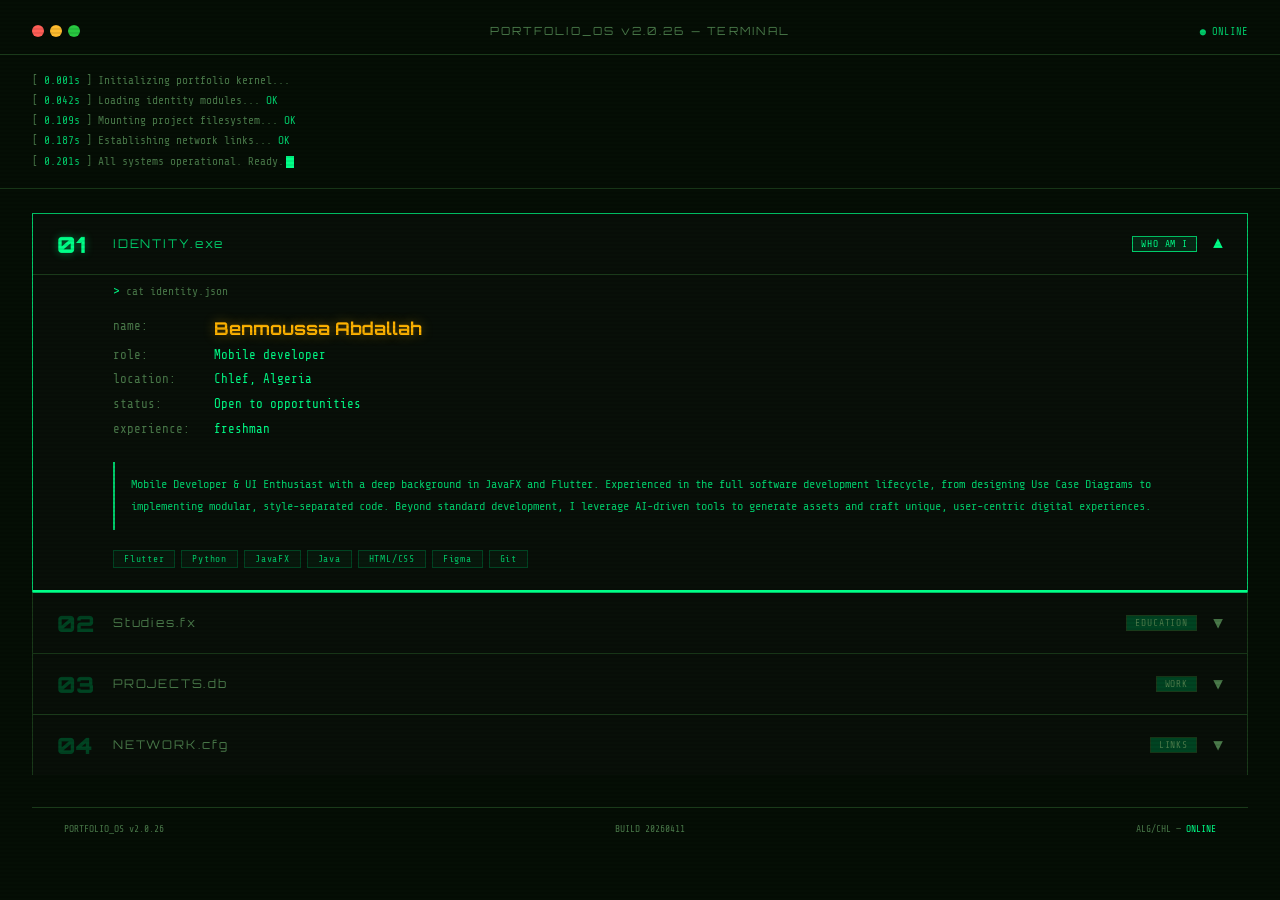
==== index.html @ 6c0c8af6 "rename to index.html" ====
<!DOCTYPE html>
<html lang="en">
<head>
<meta charset="UTF-8">
<meta name="viewport" content="width=device-width, initial-scale=1.0">
<title>CV — Terminal</title>
<link href="https://fonts.googleapis.com/css2?family=Share+Tech+Mono&family=Orbitron:wght@400;700;900&display=swap" rel="stylesheet">
<link rel="stylesheet" href="style.css">
</head>
<body>

<header class="terminal-header">
  <div class="term-dots">
    <div class="dot r"></div>
    <div class="dot y"></div>
    <div class="dot g"></div>
  </div>
  <div class="term-title">PORTFOLIO_OS v2.0.26 — TERMINAL</div>
  <div class="term-status">● ONLINE</div>
</header>

<div class="boot-log">
  <div>[ <span>0.001s</span> ] Initializing portfolio kernel...</div>
  <div>[ <span>0.042s</span> ] Loading identity modules... <span>OK</span></div>
  <div>[ <span>0.109s</span> ] Mounting project filesystem... <span>OK</span></div>
  <div>[ <span>0.187s</span> ] Establishing network links... <span>OK</span></div>
  <div>[ <span>0.201s</span> ] All systems operational. Ready.<span class="cursor"></span></div>
</div>

<div class="rows-container">

  
  <div class="cv-row active" id="row-1">
    <div class="row-header" onclick="toggleRow('row-1')">
      <div class="row-number">01</div>
      <div class="row-label">IDENTITY.exe</div>
      <div class="row-tag">WHO AM I</div>
      <div class="toggle-icon">▼</div>
    </div>
    <div class="row-progress"></div>
    <div class="row-body">
      <div class="row-content">
        <div class="prompt-line">cat identity.json</div>
        <div class="who-grid">
          <span class="who-key">name:</span>
          <span class="who-val highlight">Benmoussa Abdallah</span>
          <span class="who-key">role:</span>
          <span class="who-val">Mobile developer</span>
          <span class="who-key">location:</span>
          <span class="who-val">Chlef, Algeria</span>
          <span class="who-key">status:</span>
          <span class="who-val">Open to opportunities</span>
          <span class="who-key">experience:</span>
          <span class="who-val">freshman</span>
        </div>
        <div class="bio-block">
            Mobile Developer & UI Enthusiast with a deep background in JavaFX and Flutter. Experienced in the full software development lifecycle, from designing Use Case Diagrams to implementing modular, style-separated code. Beyond standard development, I leverage AI-driven tools to generate assets and craft unique, user-centric digital experiences.        </div>
        <div class="skills-row">
          <span class="skill-tag">Flutter</span>
          <span class="skill-tag">Python</span>
          <span class="skill-tag">JavaFX</span>
          <span class="skill-tag">Java</span>
          <span class="skill-tag">HTML/CSS</span>
          <span class="skill-tag">Figma</span>
          <span class="skill-tag">Git</span>
        </div>
      </div>
    </div>
  </div>

 
<div class="cv-row" id="row-2">
  <div class="row-header" onclick="toggleRow('row-2')">
    <div class="row-number">02</div>
    <div class="row-label">Studies.fx</div>
    <div class="row-tag">EDUCATION</div>
    <div class="toggle-icon">▼</div>
  </div>
  <div class="row-progress"></div>
  <div class="row-body">
    <div class="row-content">
      <div class="prompt-line">cat studies.log</div>

      <div class="links-list">

        <div class="project-card">
          <div class="project-name">Bachelor Degree (Licence L3)</div>
          <div class="project-desc">
            Computer Science student. First 2 years completed at USTO (University of Oran), 
            and 3rd year (L3) at University of Chlef.
          </div>
          <div class="project-stack">
            <span class="stack-tag">USTO Oran</span>
            <span class="stack-tag">Univ Chlef</span>
            <span class="stack-tag">L3</span>
          </div>
        </div>

        <div class="project-card">
          <div class="project-name">Internship (Stage - USTO)</div>
          <div class="project-desc">
            Completed a 10-week internship at USTO (University of Oran), 
            gaining practical experience in a professional academic environment.
          </div>
          <div class="project-stack">
            <span class="stack-tag">10 weeks</span>
            <span class="stack-tag">USTO</span>
          </div>
        </div>

      </div>
    </div>
  </div>
</div>


<div class="cv-row" id="row-3">
  <div class="row-header" onclick="toggleRow('row-3')">
    <div class="row-number">03</div>
    <div class="row-label">PROJECTS.db</div>
    <div class="row-tag">WORK</div>
    <div class="toggle-icon">▼</div>
  </div>
  <div class="row-progress"></div>
  <div class="row-body">
    <div class="row-content">
      <div class="prompt-line">ls -la ~/projects/</div>
      <div class="projects-list">

        <div class="project-card">
          <div class="project-name">PORTFOLIO TERMINAL</div>
          <div class="project-desc">
            This very CV website — a retro terminal-style portfolio built
            with HTML, CSS animations, and JavaScript.
          </div>
          <div class="project-stack">
            <span class="stack-tag">HTML5</span>
            <span class="stack-tag">CSS3</span>
            <span class="stack-tag">JavaScript</span>
          </div>
        </div>

        <div class="project-card">
          <div class="project-name">Gestion des Congés et Abandon Académique</div>
          <div class="project-desc">
            Application Java pour gérer les demandes de congés académiques 
            et abandons avec panneau d’administration.
          </div>
          <div class="project-stack">
            <span class="stack-tag">Java</span>
            <span class="stack-tag">JavaFX</span>
            <span class="stack-tag">MySQL</span>
          </div>
        </div>

        <div class="project-card">
          <div class="project-name">CS Average Calculator</div>
          <div class="project-desc">
            Flutter app to calculate academic averages quickly and accurately.
          </div>
          <div class="project-stack">
            <span class="stack-tag">Flutter</span>
            <span class="stack-tag">Git</span>
          </div>
        </div>

      </div>
    </div>
  </div>
</div>


<div class="cv-row" id="row-4">
  <div class="row-header" onclick="toggleRow('row-4')">
    <div class="row-number">04</div>
    <div class="row-label">NETWORK.cfg</div>
    <div class="row-tag">LINKS</div>
    <div class="toggle-icon">▼</div>
  </div>
  <div class="row-progress"></div>
  <div class="row-body">
    <div class="row-content">
      <div class="prompt-line">cat network_config.txt</div>

      <div class="links-list">

        <a class="link-row" href="https://github.com/AbdallahBenmoussa" target="_blank">
          <div class="link-icon">GH</div>
          <div class="link-info">
            <div class="link-name">GITHUB</div>
            <div class="link-url">github.com/AbdallahBenmoussa</div>
          </div>
          <div class="link-arrow">→</div>
        </a>

        <a class="link-row" href="https://linkedin.com/in/abdallah-benmoussa" target="_blank">
          <div class="link-icon">IN</div>
          <div class="link-info">
            <div class="link-name">LINKEDIN</div>
            <div class="link-url">linkedin.com/in/abdallah-benmoussa</div>
          </div>
          <div class="link-arrow">→</div>
        </a>

      </div>
    </div>
  </div>
</div>

<footer class="terminal-footer">
  <span>PORTFOLIO_OS v2.0.26</span>
  <span>BUILD 20260411</span>
  <span>ALG/CHL — <span style="color:var(--green)">ONLINE</span></span>
</footer>

<script>
  function toggleRow(id) {
  const rows = document.querySelectorAll('.cv-row');
  const currentRow = document.getElementById(id);

  const isActive = currentRow.classList.contains('active');

  
  rows.forEach(row => {
    row.classList.remove('active');
  });

  
  if (!isActive) {
    currentRow.classList.add('active');
  }
}

</script>
</body>
</html>
---- style.css ----
*, *::before, *::after { box-sizing: border-box; margin: 0; padding: 0; }

:root {
  --green:     #00ff88;
  --green-dim: #00cc6a;
  --green-dark:#004422;
  --amber:     #ffb300;
  --bg:        #050e05;
  --line-bg:   #080f08;
  --border:    #1a3a1a;
  --muted:     #4a7a4a;
  --glow:      0 0 8px #00ff8866;
}

body {
  background: var(--bg);
  font-family: 'Share Tech Mono', monospace;
  color: var(--green);
  min-height: 100vh;
  overflow-x: hidden;
  animation: flicker 8s infinite;
}

body::before {
  content: '';
  position: fixed;
  inset: 0;
  background: repeating-linear-gradient(0deg, transparent 0 2px, rgba(0,0,0,.08) 2px 4px);
  pointer-events: none;
  z-index: 9999;
}

@keyframes flicker {
  0%,94%,100% { opacity: 1; }
  93%         { opacity: .95; }
  96%         { opacity: .98; }
}
@keyframes blink    { 50% { opacity: 0; } }
@keyframes typeIn   { from { opacity: 0; transform: translateY(-4px); } }
@keyframes bootFade { from { opacity: 0; } }

.terminal-header {
  padding: 1.5rem 2rem 1rem;
  border-bottom: 1px solid var(--border);
  display: flex;
  align-items: center;
  gap: 1rem;
}
.term-dots { display: flex; gap: 6px; }
.dot { width: 12px; height: 12px; border-radius: 50%; background: #333; }
.dot.r { background: #ff5f57; }
.dot.y { background: #febc2e; }
.dot.g { background: #28c840; }
.term-title {
  font-family: 'Orbitron', monospace;
  font-size: .7rem;
  color: var(--muted);
  letter-spacing: .2em;
  flex: 1;
  text-align: center;
}
.term-status { font-size: .65rem; color: var(--green-dim); }


.boot-log {
  padding: 1rem 2rem;
  font-size: .7rem;
  color: var(--muted);
  border-bottom: 1px solid var(--border);
  line-height: 1.8;
  animation: bootFade .5s ease .2s both;
}
.boot-log span { color: var(--green-dim); }


.rows-container { padding: 1.5rem 2rem; }

.cv-row {
  border: 1px solid var(--border);
  border-bottom: none;
  background: var(--line-bg);
  position: relative;
  overflow: hidden;
  animation: typeIn .4s ease both;
}
.cv-row:last-child        { border-bottom: 1px solid var(--border); }
.cv-row.active            { border-color: var(--green-dim); }
.cv-row.active + .cv-row  { border-top-color: var(--green-dim); }
.cv-row:nth-child(1) { animation-delay: .6s; }
.cv-row:nth-child(2) { animation-delay: .8s; }
.cv-row:nth-child(3) { animation-delay: 1s;  }
.cv-row:nth-child(4) { animation-delay: 1.2s;}

.row-header {
  display: flex;
  align-items: center;
  gap: 1rem;
  padding: 1rem 1.5rem;
  cursor: pointer;
  user-select: none;
  transition: background .2s;
}
.row-header:hover { background: rgba(0,255,136,.03); }

.row-number {
  font-family: 'Orbitron', monospace;
  font-size: 1.4rem;
  font-weight: 900;
  color: var(--green-dark);
  min-width: 2.5rem;
  transition: color .3s;
}
.cv-row.active .row-number { color: var(--green); text-shadow: var(--glow); }

.row-label {
  font-family: 'Orbitron', monospace;
  font-size: .75rem;
  letter-spacing: .15em;
  color: var(--muted);
  flex: 1;
  transition: color .3s;
}
.cv-row.active .row-label { color: var(--green-dim); }

.row-tag {
  font-size: .6rem;
  color: var(--muted);
  background: var(--green-dark);
  padding: 2px 8px;
  border: 1px solid var(--border);
  letter-spacing: .1em;
}
.cv-row.active .row-tag { background: rgba(0,255,136,.1); border-color: var(--green-dim); color: var(--green); }

.toggle-icon {
  font-size: 1rem;
  color: var(--muted);
  line-height: 1;
  transition: transform .3s, color .3s;
}
.cv-row.active .toggle-icon { color: var(--green); transform: rotate(180deg); }

.row-progress {
  position: absolute;
  bottom: 0; left: 0;
  height: 2px;
  width: 0;
  background: var(--border);
  transition: width .6s ease .1s;
}
.cv-row.active .row-progress { width: 100%; background: var(--green); }

.row-body {
  max-height: 0;
  overflow: hidden;
  transition: max-height .5s cubic-bezier(.4,0,.2,1);
}
.cv-row.active .row-body { max-height: 800px; }

.row-content {
  padding: 0 1.5rem 1.5rem 5rem;
  border-top: 1px solid var(--border);
}

.prompt-line {
  display: flex;
  align-items: center;
  gap: 6px;
  padding: .6rem 0 1rem;
  font-size: .7rem;
  color: var(--muted);
}
.prompt-line::before { content: '>'; color: var(--green); font-size: .8rem; }




.who-grid {
  display: grid;
  grid-template-columns: auto 1fr;
  gap: 0 1.5rem;
  font-size: .78rem;
  line-height: 2;
}
.who-key { color: var(--muted); }
.who-val { color: var(--green); }
.who-val.highlight {
  color: var(--amber);
  font-family: 'Orbitron', monospace;
  font-size: 1.1rem;
  font-weight: 700;
  line-height: 1.6;
  text-shadow: 0 0 12px #ffb30066;
}
.bio-block {
  margin-top: 1.2rem;
  padding: .8rem 1rem;
  border-left: 2px solid var(--green-dim);
  font-size: .75rem;
  color: var(--green-dim);
  line-height: 1.8;
}
.skills-row { display: flex; flex-wrap: wrap; gap: 6px; margin-top: 1.2rem; }
.skill-tag {
  font-size: .6rem;
  padding: 3px 10px;
  border: 1px solid var(--green-dark);
  color: var(--green-dim);
  letter-spacing: .08em;
  background: rgba(0,255,136,.04);
}



.projects-list { display: flex; flex-direction: column; gap: 1rem; }
.project-card {
  border: 1px solid var(--border);
  padding: .9rem 1.1rem;
  position: relative;
  transition: border-color .2s, background .2s;
}
.project-card:hover { border-color: var(--green-dim); background: rgba(0,255,136,.03); }
.project-card::before {
  content: attr(data-id);
  position: absolute;
  top: -1px; left: 1rem;
  font-family: 'Orbitron', monospace;
  font-size: .55rem;
  letter-spacing: .1em;
  color: var(--green);
  background: var(--line-bg);
  padding: 0 6px;
}
.project-name {
  font-family: 'Orbitron', monospace;
  font-size: .72rem;
  color: var(--green);
  letter-spacing: .08em;
  margin-bottom: 4px;
}
.project-desc { font-size: .7rem; color: var(--muted); line-height: 1.7; margin-bottom: 8px; }
.project-stack { display: flex; flex-wrap: wrap; gap: 4px; }
.stack-tag {
  font-size: .55rem;
  padding: 1px 7px;
  border: 1px solid var(--green-dark);
  color: var(--green-dark);
  letter-spacing: .05em;
  transition: border-color .2s, color .2s;
}
.project-card:hover .stack-tag { border-color: var(--green-dim); color: var(--green-dim); }




.links-list { display: flex; flex-direction: column; gap: .6rem; }
.link-row {
  display: flex;
  align-items: center;
  gap: 1rem;
  padding: .7rem 1rem;
  border: 1px solid var(--border);
  text-decoration: none;
  color: inherit;
  position: relative;
  overflow: hidden;
  transition: border-color .2s;
}
.link-row::after {
  content: '';
  position: absolute;
  inset: 0;
  width: 0;
  background: rgba(0,255,136,.06);
  transition: width .3s;
}
.link-row:hover { border-color: var(--green); }
.link-row:hover::after { width: 100%; }
.link-icon {
  width: 32px; height: 32px;
  border: 1px solid var(--green-dark);
  display: flex; align-items: center; justify-content: center;
  font-size: .8rem;
  color: var(--green);
  flex-shrink: 0;
  position: relative; z-index: 1;
}
.link-info { flex: 1; position: relative; z-index: 1; }
.link-name { font-family: 'Orbitron', monospace; font-size: .65rem; color: var(--green); letter-spacing: .1em; }
.link-url  { font-size: .6rem; color: var(--muted); margin-top: 1px; }
.link-arrow {
  font-size: .8rem;
  color: var(--muted);
  position: relative; z-index: 1;
  transition: color .2s, transform .2s;
}
.link-row:hover .link-arrow { color: var(--green); transform: translateX(4px); }




.terminal-footer {
  display: flex;
  justify-content: space-between;
  margin-top: 2rem;
  padding: 1rem 2rem;
  border-top: 1px solid var(--border);
  font-size: .6rem;
  color: var(--muted);
}


.cursor {
  display: inline-block;
  width: 8px; height: 1em;
  background: var(--green);
  vertical-align: text-bottom;
  margin-left: 2px;
  animation: blink 1s step-end infinite;
}


@media (max-width: 600px) {
  .rows-container, .terminal-header, .boot-log { padding-inline: 1rem; }
  .row-content { padding: 0 .8rem 1.2rem 1rem; }
  .who-grid    { grid-template-columns: 1fr; }
  .who-key     { font-size: .65rem; }
}
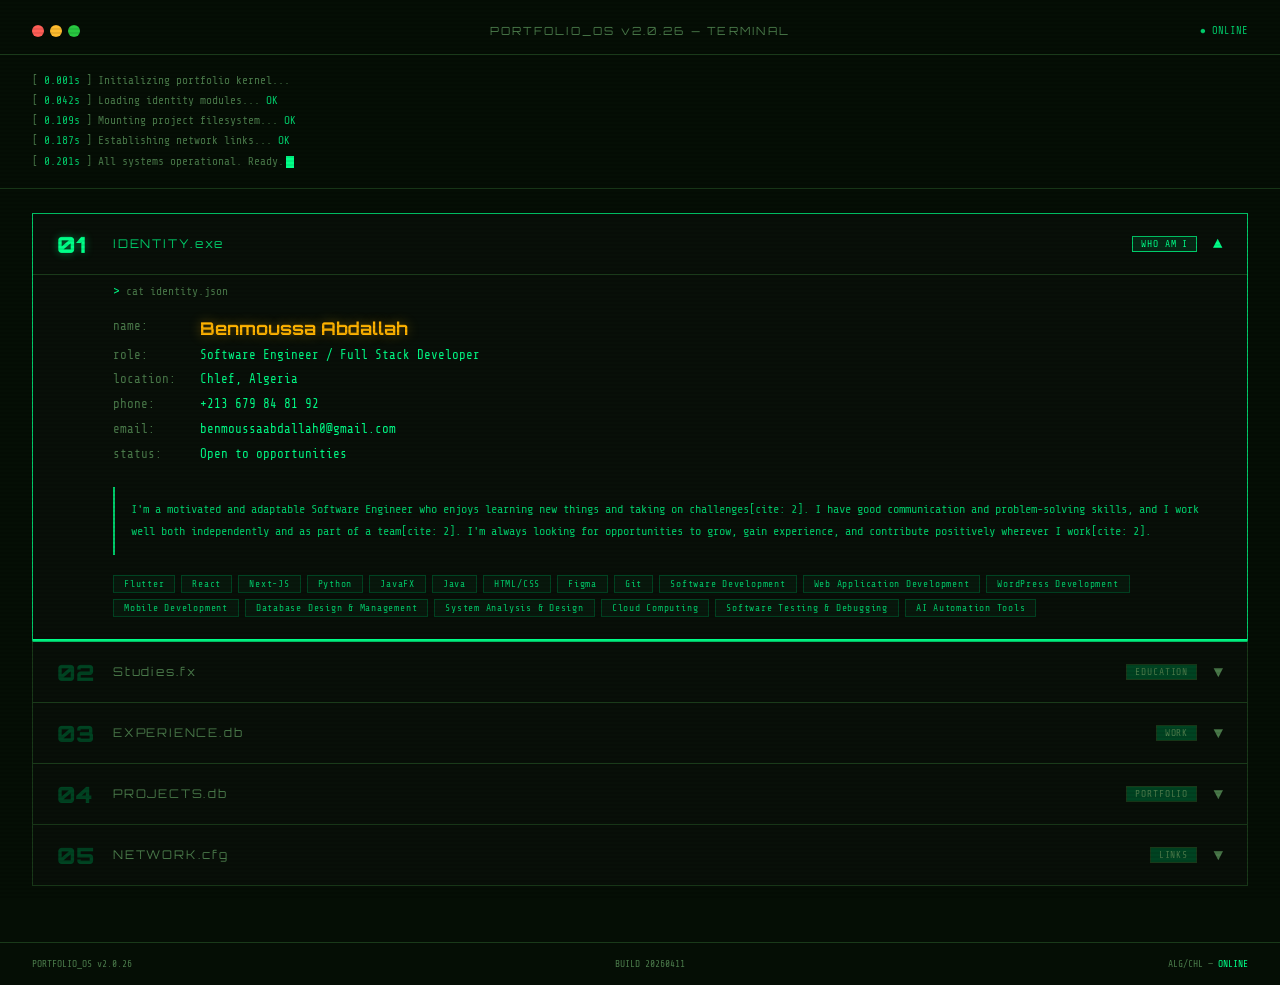
==== commit a00a72bc: "update The Resumer" ====
--- a/index.html
+++ b/index.html
@@ -29,7 +29,7 @@
 
 <div class="rows-container">
 
-  
+  <!-- ROW 1: IDENTITY -->
   <div class="cv-row active" id="row-1">
     <div class="row-header" onclick="toggleRow('row-1')">
       <div class="row-number">01</div>
@@ -45,166 +45,266 @@
           <span class="who-key">name:</span>
           <span class="who-val highlight">Benmoussa Abdallah</span>
           <span class="who-key">role:</span>
-          <span class="who-val">Mobile developer</span>
+          <span class="who-val">Software Engineer / Full Stack Developer</span>
           <span class="who-key">location:</span>
           <span class="who-val">Chlef, Algeria</span>
+          <span class="who-key">phone:</span>
+          <span class="who-val">+213 679 84 81 92</span>
+          <span class="who-key">email:</span>
+          <span class="who-val">benmoussaabdallah0@gmail.com</span>
           <span class="who-key">status:</span>
           <span class="who-val">Open to opportunities</span>
-          <span class="who-key">experience:</span>
-          <span class="who-val">freshman</span>
         </div>
         <div class="bio-block">
-            Mobile Developer & UI Enthusiast with a deep background in JavaFX and Flutter. Experienced in the full software development lifecycle, from designing Use Case Diagrams to implementing modular, style-separated code. Beyond standard development, I leverage AI-driven tools to generate assets and craft unique, user-centric digital experiences.        </div>
+          I'm a motivated and adaptable Software Engineer who enjoys learning new things and taking on challenges[cite: 2]. I have good communication and problem-solving skills, and I work well both independently and as part of a team[cite: 2]. I'm always looking for opportunities to grow, gain experience, and contribute positively wherever I work[cite: 2].
+        </div>
         <div class="skills-row">
+          <!-- Preserved original programming tags -->
           <span class="skill-tag">Flutter</span>
+          <span class="skill-tag">React</span>
+          <span class="skill-tag">Next-JS</span>
           <span class="skill-tag">Python</span>
           <span class="skill-tag">JavaFX</span>
           <span class="skill-tag">Java</span>
           <span class="skill-tag">HTML/CSS</span>
           <span class="skill-tag">Figma</span>
           <span class="skill-tag">Git</span>
-        </div>
-      </div>
-    </div>
-  </div>
-
- 
-<div class="cv-row" id="row-2">
-  <div class="row-header" onclick="toggleRow('row-2')">
-    <div class="row-number">02</div>
-    <div class="row-label">Studies.fx</div>
-    <div class="row-tag">EDUCATION</div>
-    <div class="toggle-icon">▼</div>
-  </div>
-  <div class="row-progress"></div>
-  <div class="row-body">
-    <div class="row-content">
-      <div class="prompt-line">cat studies.log</div>
-
-      <div class="links-list">
-
-        <div class="project-card">
-          <div class="project-name">Bachelor Degree (Licence L3)</div>
-          <div class="project-desc">
-            Computer Science student. First 2 years completed at USTO (University of Oran), 
-            and 3rd year (L3) at University of Chlef.
-          </div>
-          <div class="project-stack">
-            <span class="stack-tag">USTO Oran</span>
-            <span class="stack-tag">Univ Chlef</span>
-            <span class="stack-tag">L3</span>
-          </div>
-        </div>
-
-        <div class="project-card">
-          <div class="project-name">Internship (Stage - USTO)</div>
-          <div class="project-desc">
-            Completed a 10-week internship at USTO (University of Oran), 
-            gaining practical experience in a professional academic environment.
-          </div>
-          <div class="project-stack">
-            <span class="stack-tag">10 weeks</span>
-            <span class="stack-tag">USTO</span>
-          </div>
-        </div>
-
-      </div>
-    </div>
-  </div>
-</div>
-
-
-<div class="cv-row" id="row-3">
-  <div class="row-header" onclick="toggleRow('row-3')">
-    <div class="row-number">03</div>
-    <div class="row-label">PROJECTS.db</div>
-    <div class="row-tag">WORK</div>
-    <div class="toggle-icon">▼</div>
-  </div>
-  <div class="row-progress"></div>
-  <div class="row-body">
-    <div class="row-content">
-      <div class="prompt-line">ls -la ~/projects/</div>
-      <div class="projects-list">
-
-        <div class="project-card">
-          <div class="project-name">PORTFOLIO TERMINAL</div>
-          <div class="project-desc">
-            This very CV website — a retro terminal-style portfolio built
-            with HTML, CSS animations, and JavaScript.
-          </div>
-          <div class="project-stack">
-            <span class="stack-tag">HTML5</span>
-            <span class="stack-tag">CSS3</span>
-            <span class="stack-tag">JavaScript</span>
-          </div>
-        </div>
-
-        <div class="project-card">
-          <div class="project-name">Gestion des Congés et Abandon Académique</div>
-          <div class="project-desc">
-            Application Java pour gérer les demandes de congés académiques 
-            et abandons avec panneau d’administration.
-          </div>
-          <div class="project-stack">
-            <span class="stack-tag">Java</span>
-            <span class="stack-tag">JavaFX</span>
-            <span class="stack-tag">MySQL</span>
-          </div>
-        </div>
-
-        <div class="project-card">
-          <div class="project-name">CS Average Calculator</div>
-          <div class="project-desc">
-            Flutter app to calculate academic averages quickly and accurately.
-          </div>
-          <div class="project-stack">
-            <span class="stack-tag">Flutter</span>
-            <span class="stack-tag">Git</span>
-          </div>
-        </div>
-
-      </div>
-    </div>
-  </div>
-</div>
-
-
-<div class="cv-row" id="row-4">
-  <div class="row-header" onclick="toggleRow('row-4')">
-    <div class="row-number">04</div>
-    <div class="row-label">NETWORK.cfg</div>
-    <div class="row-tag">LINKS</div>
-    <div class="toggle-icon">▼</div>
-  </div>
-  <div class="row-progress"></div>
-  <div class="row-body">
-    <div class="row-content">
-      <div class="prompt-line">cat network_config.txt</div>
-
-      <div class="links-list">
-
-        <a class="link-row" href="https://github.com/AbdallahBenmoussa" target="_blank">
-          <div class="link-icon">GH</div>
-          <div class="link-info">
-            <div class="link-name">GITHUB</div>
-            <div class="link-url">github.com/AbdallahBenmoussa</div>
-          </div>
-          <div class="link-arrow">→</div>
-        </a>
-
-        <a class="link-row" href="https://linkedin.com/in/abdallah-benmoussa" target="_blank">
-          <div class="link-icon">IN</div>
-          <div class="link-info">
-            <div class="link-name">LINKEDIN</div>
-            <div class="link-url">linkedin.com/in/abdallah-benmoussa</div>
-          </div>
-          <div class="link-arrow">→</div>
-        </a>
-
-      </div>
-    </div>
-  </div>
+          <!-- Added skills from resume -->
+          <span class="skill-tag">Software Development</span>
+          <span class="skill-tag">Web Application Development</span>
+          <span class="skill-tag">WordPress Development</span>
+          <span class="skill-tag">Mobile Development</span>
+          <span class="skill-tag">Database Design & Management</span>
+          <span class="skill-tag">System Analysis & Design</span>
+          <span class="skill-tag">Cloud Computing</span>
+          <span class="skill-tag">Software Testing & Debugging</span>
+          <span class="skill-tag">AI Automation Tools</span>
+        </div>
+      </div>
+    </div>
+  </div>
+
+  <!-- ROW 2: STUDIES / EDUCATION -->
+  <div class="cv-row" id="row-2">
+    <div class="row-header" onclick="toggleRow('row-2')">
+      <div class="row-number">02</div>
+      <div class="row-label">Studies.fx</div>
+      <div class="row-tag">EDUCATION</div>
+      <div class="toggle-icon">▼</div>
+    </div>
+    <div class="row-progress"></div>
+    <div class="row-body">
+      <div class="row-content">
+        <div class="prompt-line">cat studies.log</div>
+
+        <div class="links-list">
+
+          <div class="project-card">
+            <div class="project-name">Information Systems (Systèmes d'Information)</div>
+            <div class="project-desc">
+              University of Chlef (2025 - 2026)[cite: 3]. Specialized studies in Information Systems design, development, and architecture[cite: 3].
+            </div>
+            <div class="project-stack">
+              <span class="stack-tag">Univ Chlef</span>
+              <span class="stack-tag">2025 - 2026</span>
+              <span class="stack-tag">Information Systems</span>
+            </div>
+          </div>
+
+          <div class="project-card">
+            <div class="project-name">Engineering Studies</div>
+            <div class="project-desc">
+              University of Science and Technology of Oran (USTO-MB) (2023 - 2025)[cite: 3]. Comprehensive computer science and software engineering coursework[cite: 3].
+            </div>
+            <div class="project-stack">
+              <span class="stack-tag">USTO-MB</span>
+              <span class="stack-tag">2023 - 2025</span>
+              <span class="stack-tag">Engineering</span>
+            </div>
+          </div>
+
+        </div>
+      </div>
+    </div>
+  </div>
+
+  <!-- ROW 3: EXPERIENCE (ADDED FROM RESUME) -->
+  <div class="cv-row" id="row-3">
+    <div class="row-header" onclick="toggleRow('row-3')">
+      <div class="row-number">03</div>
+      <div class="row-label">EXPERIENCE.db</div>
+      <div class="row-tag">WORK</div>
+      <div class="toggle-icon">▼</div>
+    </div>
+    <div class="row-progress"></div>
+    <div class="row-body">
+      <div class="row-content">
+        <div class="prompt-line">ls -la ~/experience/</div>
+        <div class="projects-list">
+
+          <div class="project-card">
+            <div class="project-name">Full Stack Developer</div>
+            <div class="project-desc">
+              <strong>Option Companion Care LLC (Lansdale, Pennsylvania, USA)</strong> | April 2026 - Present[cite: 2]<br>
+              • Contributed to the development of a telemedicine platform designed to support remote healthcare services and improve patient access to care[cite: 2].<br>
+              • Built end-to-end AI automation workflows, from receiving and processing emails to analyzing requests and automatically taking appropriate actions[cite: 2].<br>
+              • Worked on integrating AI tools and automation systems to improve daily operations and reduce manual tasks[cite: 2].<br>
+              • Worked within a US-based healthcare business environment, gaining experience with HIPAA requirements, Protected Health Information (PHI), and US healthcare regulations[cite: 2].<br>
+              • Provided IT support, maintained office equipment, supported candidate recruitment sourcing/screening, and identified opportunities to automate processes[cite: 2].
+            </div>
+            <div class="project-stack">
+              <span class="stack-tag">Telemedicine</span>
+              <span class="stack-tag">AI Automation</span>
+              <span class="stack-tag">HIPAA</span>
+              <span class="stack-tag">Full Stack</span>
+            </div>
+          </div>
+
+          <div class="project-card">
+            <div class="project-name">Software Developer (Intern)</div>
+            <div class="project-desc">
+              <strong>Sendjasseni (Chlef, Algeria)</strong> | March 2026 - April 2026[cite: 2]<br>
+              • Participated in the development of a desktop application for employee leave management[cite: 2].<br>
+              • Contributed to designing and implementing features to manage leave requests, approvals, and employee records[cite: 2].<br>
+              • Worked with the development team to build and test application functionality[cite: 2].
+            </div>
+            <div class="project-stack">
+              <span class="stack-tag">Desktop App</span>
+              <span class="stack-tag">Leave Management</span>
+              <span class="stack-tag">Testing</span>
+            </div>
+          </div>
+
+          <div class="project-card">
+            <div class="project-name">Software Developer (Intern)</div>
+            <div class="project-desc">
+              <strong>University of Science and Technology of Oran (USTO-MB)</strong> | March 2025 - May 2025[cite: 2]<br>
+              • Participated in a collaborative software development project focused on building an application for managing student dropouts and academic leave[cite: 2].<br>
+              • Contributed to the development of a digital solution to improve the management and tracking of academic requests[cite: 2].<br>
+              • Collaborated with a team of students to achieve project objectives[cite: 2].
+            </div>
+            <div class="project-stack">
+              <span class="stack-tag">Academic App</span>
+              <span class="stack-tag">USTO-MB</span>
+              <span class="stack-tag">Teamwork</span>
+            </div>
+          </div>
+
+        </div>
+      </div>
+    </div>
+  </div>
+
+  <!-- ROW 4: PROJECTS -->
+  <div class="cv-row" id="row-4">
+    <div class="row-header" onclick="toggleRow('row-4')">
+      <div class="row-number">04</div>
+      <div class="row-label">PROJECTS.db</div>
+      <div class="row-tag">PORTFOLIO</div>
+      <div class="toggle-icon">▼</div>
+    </div>
+    <div class="row-progress"></div>
+    <div class="row-body">
+      <div class="row-content">
+        <div class="prompt-line">ls -la ~/projects/</div>
+        <div class="projects-list">
+
+          <div class="project-card">
+            <div class="project-name">PORTFOLIO TERMINAL</div>
+            <div class="project-desc">
+              This very CV website — a retro terminal-style portfolio built with HTML, CSS animations, and JavaScript.
+            </div>
+            <div class="project-stack">
+              <span class="stack-tag">HTML5</span>
+              <span class="stack-tag">CSS3</span>
+              <span class="stack-tag">JavaScript</span>
+            </div>
+          </div>
+
+          <div class="project-card">
+            <div class="project-name">Gestion des Congés et Abandon Académique</div>
+            <div class="project-desc">
+              Application Java pour gérer les demandes de congés académiques et abandons avec panneau d’administration.
+            </div>
+            <div class="project-stack">
+              <span class="stack-tag">Java</span>
+              <span class="stack-tag">JavaFX</span>
+              <span class="stack-tag">MySQL</span>
+            </div>
+          </div>
+
+          <div class="project-card">
+            <div class="project-name">CS Average Calculator</div>
+            <div class="project-desc">
+              Flutter app to calculate academic averages quickly and accurately.
+            </div>
+            <div class="project-stack">
+              <span class="stack-tag">Flutter</span>
+              <span class="stack-tag">Git</span>
+            </div>
+          </div>
+
+        </div>
+      </div>
+    </div>
+  </div>
+
+  <!-- ROW 5: NETWORK & LINKS -->
+  <div class="cv-row" id="row-5">
+    <div class="row-header" onclick="toggleRow('row-5')">
+      <div class="row-number">05</div>
+      <div class="row-label">NETWORK.cfg</div>
+      <div class="row-tag">LINKS</div>
+      <div class="toggle-icon">▼</div>
+    </div>
+    <div class="row-progress"></div>
+    <div class="row-body">
+      <div class="row-content">
+        <div class="prompt-line">cat network_config.txt</div>
+
+        <div class="links-list">
+
+          <a class="link-row" href="https://abdallahbenmoussa.github.io/CV/" target="_blank">
+            <div class="link-icon">WEB</div>
+            <div class="link-info">
+              <div class="link-name">PORTFOLIO CV</div>
+              <div class="link-url">abdallahbenmoussa.github.io/CV/</div>
+            </div>
+            <div class="link-arrow">→</div>
+          </a>
+
+          <a class="link-row" href="https://github.com/AbdallahBenmoussa" target="_blank">
+            <div class="link-icon">GH</div>
+            <div class="link-info">
+              <div class="link-name">GITHUB</div>
+              <div class="link-url">github.com/AbdallahBenmoussa</div>
+            </div>
+            <div class="link-arrow">→</div>
+          </a>
+
+          <a class="link-row" href="https://linkedin.com/in/abdallah-benmoussa" target="_blank">
+            <div class="link-icon">IN</div>
+            <div class="link-info">
+              <div class="link-name">LINKEDIN</div>
+              <div class="link-url">linkedin.com/in/abdallah-benmoussa</div>
+            </div>
+            <div class="link-arrow">→</div>
+          </a>
+
+          <div class="project-card" style="margin-top: 15px;">
+            <div class="project-name">LANGUAGES</div>
+            <div class="project-stack" style="margin-top: 10px;">
+              <span class="stack-tag">Arabic: Native</span>
+              <span class="stack-tag">English: Professional</span>
+              <span class="stack-tag">French: Good</span>
+            </div>
+          </div>
+
+        </div>
+      </div>
+    </div>
+  </div>
+
 </div>
 
 <footer class="terminal-footer">
@@ -215,22 +315,19 @@
 
 <script>
   function toggleRow(id) {
-  const rows = document.querySelectorAll('.cv-row');
-  const currentRow = document.getElementById(id);
-
-  const isActive = currentRow.classList.contains('active');
-
-  
-  rows.forEach(row => {
-    row.classList.remove('active');
-  });
-
-  
-  if (!isActive) {
-    currentRow.classList.add('active');
+    const rows = document.querySelectorAll('.cv-row');
+    const currentRow = document.getElementById(id);
+
+    const isActive = currentRow.classList.contains('active');
+
+    rows.forEach(row => {
+      row.classList.remove('active');
+    });
+
+    if (!isActive) {
+      currentRow.classList.add('active');
+    }
   }
-}
-
 </script>
 </body>
-</html>
+</html>
